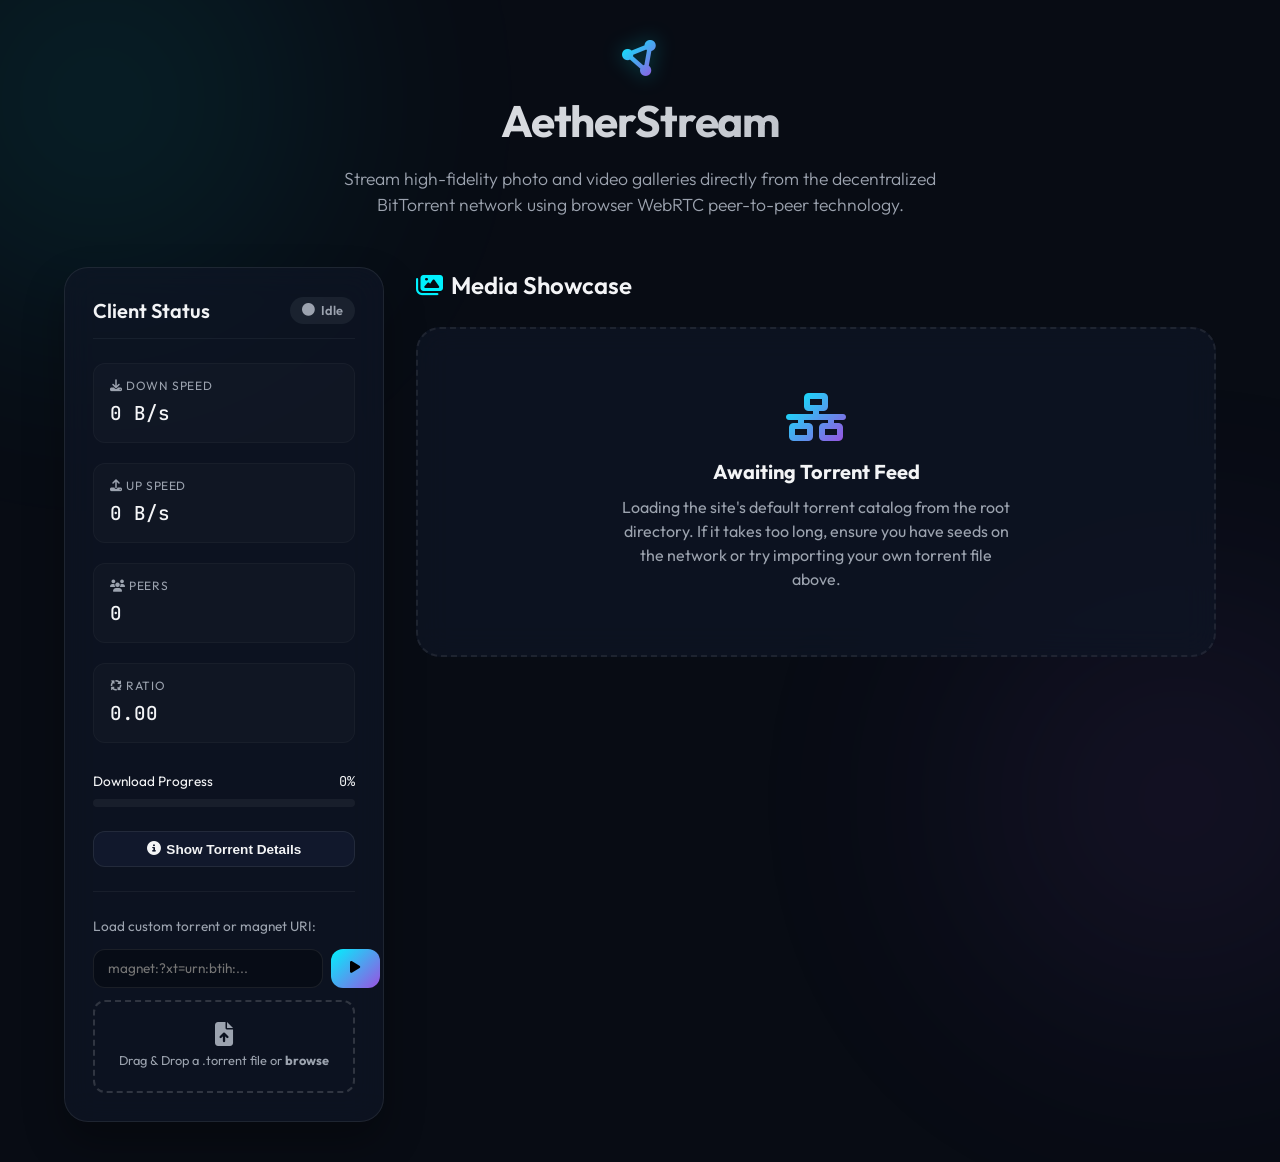
==== index.html @ 77e434e0 "Antigravity builds a WebTorrent gallery" ====
<!DOCTYPE html>
<html lang="en">
<head>
  <meta charset="UTF-8">
  <meta name="viewport" content="width=device-width, initial-scale=1.0">
  <title>AetherStream - P2P Media Gallery</title>
  
  <!-- SEO Meta Tags -->
  <meta name="description" content="A decentralized, high-performance photo and video gallery powered by WebTorrent and WebRTC. Stream media directly from the BitTorrent P2P network.">
  <meta name="keywords" content="WebTorrent, BitTorrent, P2P, WebRTC, Gallery, Photo, Video, Streaming, Serverless">
  
  <!-- Fonts and Icons -->
  <link rel="preconnect" href="https://fonts.googleapis.com">
  <link rel="preconnect" href="https://fonts.gstatic.com" crossorigin>
  <link href="https://fonts.googleapis.com/css2?family=Outfit:wght@300;400;500;600;700&family=JetBrains+Mono:wght@400;500&display=swap" rel="stylesheet">
  <link rel="stylesheet" href="https://cdnjs.cloudflare.com/ajax/libs/font-awesome/6.4.0/css/all.min.css">

  <style>
    :root {
      --bg-primary: #080c14;
      --bg-secondary: rgba(15, 22, 38, 0.7);
      --bg-tertiary: rgba(22, 32, 56, 0.5);
      --border-color: rgba(255, 255, 255, 0.08);
      --accent-cyan: #00f2fe;
      --accent-purple: #9b51e0;
      --accent-pink: #ff007f;
      --text-main: #f3f4f6;
      --text-muted: #9ca3af;
      --glass-blur: blur(16px);
      --transition-fast: 0.2s cubic-bezier(0.4, 0, 0.2, 1);
      --transition-normal: 0.3s cubic-bezier(0.4, 0, 0.2, 1);
    }

    * {
      box-sizing: border-box;
      margin: 0;
      padding: 0;
    }

    body {
      background-color: var(--bg-primary);
      color: var(--text-main);
      font-family: 'Outfit', sans-serif;
      min-height: 100vh;
      overflow-x: hidden;
      line-height: 1.5;
    }

    /* Background glow decorations */
    .glow-bg {
      position: fixed;
      width: 600px;
      height: 600px;
      border-radius: 50%;
      pointer-events: none;
      z-index: -1;
      filter: blur(130px);
      opacity: 0.15;
    }

    .glow-cyan {
      background: radial-gradient(circle, var(--accent-cyan) 0%, transparent 70%);
      top: -200px;
      left: -200px;
    }

    .glow-purple {
      background: radial-gradient(circle, var(--accent-purple) 0%, transparent 70%);
      bottom: -200px;
      right: -200px;
    }

    /* Container & Header */
    .container {
      max-width: 1200px;
      margin: 0 auto;
      padding: 2.5rem 1.5rem;
    }

    header {
      text-align: center;
      margin-bottom: 3rem;
      position: relative;
    }

    .logo-container {
      display: inline-flex;
      align-items: center;
      gap: 0.75rem;
      margin-bottom: 0.75rem;
    }

    .logo-icon {
      font-size: 2.25rem;
      background: linear-gradient(135deg, var(--accent-cyan), var(--accent-purple));
      -webkit-background-clip: text;
      -webkit-text-fill-color: transparent;
      filter: drop-shadow(0 0 10px rgba(0, 242, 254, 0.3));
      animation: spin 8s linear infinite;
    }

    @keyframes spin {
      100% { transform: rotate(360deg); }
    }

    h1 {
      font-size: 2.75rem;
      font-weight: 700;
      letter-spacing: -0.03em;
      background: linear-gradient(to right, #ffffff, #9ca3af);
      -webkit-background-clip: text;
      -webkit-text-fill-color: transparent;
    }

    header p {
      font-size: 1.1rem;
      color: var(--text-muted);
      max-width: 600px;
      margin: 0.75rem auto 0 auto;
      font-weight: 300;
    }

    /* Grid & Cards Layout */
    .grid-container {
      display: grid;
      grid-template-columns: 1fr;
      gap: 2rem;
    }

    @media (min-width: 900px) {
      .grid-container {
        grid-template-columns: 320px 1fr;
      }
    }

    /* Dashboard Sidebar */
    .dashboard {
      background: var(--bg-secondary);
      border: 1px solid var(--border-color);
      border-radius: 24px;
      padding: 1.75rem;
      backdrop-filter: var(--glass-blur);
      -webkit-backdrop-filter: var(--glass-blur);
      box-shadow: 0 20px 40px rgba(0, 0, 0, 0.3);
      height: fit-content;
      position: sticky;
      top: 2rem;
    }

    .dashboard-title {
      font-size: 1.25rem;
      font-weight: 600;
      margin-bottom: 1.5rem;
      display: flex;
      align-items: center;
      gap: 0.5rem;
      border-bottom: 1px solid rgba(255, 255, 255, 0.05);
      padding-bottom: 0.75rem;
    }

    .status-badge {
      display: inline-flex;
      align-items: center;
      gap: 0.35rem;
      font-size: 0.8rem;
      font-weight: 600;
      padding: 0.25rem 0.75rem;
      border-radius: 9999px;
      margin-left: auto;
    }

    .status-idle {
      background: rgba(156, 163, 175, 0.1);
      color: var(--text-muted);
    }

    .status-connecting {
      background: rgba(254, 240, 138, 0.1);
      color: #facc15;
      animation: pulse 1.5s infinite;
    }

    .status-active {
      background: rgba(34, 211, 238, 0.1);
      color: var(--accent-cyan);
    }

    .status-done {
      background: rgba(74, 222, 128, 0.1);
      color: #4ade80;
    }

    @keyframes pulse {
      0%, 100% { opacity: 1; }
      50% { opacity: 0.5; }
    }

    /* Stats Grid */
    .stats-grid {
      display: grid;
      grid-template-columns: 1fr;
      gap: 1.25rem;
      margin-bottom: 1.75rem;
    }

    .stat-card {
      background: rgba(255, 255, 255, 0.02);
      border: 1px solid rgba(255, 255, 255, 0.03);
      padding: 0.85rem 1rem;
      border-radius: 12px;
    }

    .stat-label {
      font-size: 0.75rem;
      text-transform: uppercase;
      letter-spacing: 0.05em;
      color: var(--text-muted);
      margin-bottom: 0.25rem;
    }

    .stat-value {
      font-family: 'JetBrains Mono', monospace;
      font-size: 1.2rem;
      font-weight: 500;
    }

    /* Progress bar */
    .progress-section {
      margin-bottom: 1.5rem;
    }

    .progress-text {
      display: flex;
      justify-content: space-between;
      font-size: 0.85rem;
      margin-bottom: 0.5rem;
    }

    .progress-bar-container {
      width: 100%;
      height: 8px;
      background: rgba(255, 255, 255, 0.05);
      border-radius: 999px;
      overflow: hidden;
    }

    .progress-bar {
      height: 100%;
      width: 0%;
      background: linear-gradient(90deg, var(--accent-cyan) 0%, var(--accent-purple) 100%);
      border-radius: 999px;
      transition: width var(--transition-normal);
      position: relative;
    }

    /* Custom Torrent Loader */
    .torrent-loader {
      border-top: 1px solid rgba(255, 255, 255, 0.05);
      padding-top: 1.5rem;
      margin-top: 1.5rem;
    }

    .torrent-loader p {
      font-size: 0.85rem;
      color: var(--text-muted);
      margin-bottom: 0.75rem;
    }

    .input-group {
      display: flex;
      gap: 0.5rem;
      margin-bottom: 0.75rem;
    }

    .input-field {
      flex: 1;
      background: rgba(0, 0, 0, 0.3);
      border: 1px solid var(--border-color);
      border-radius: 12px;
      padding: 0.6rem 0.85rem;
      color: var(--text-main);
      font-family: inherit;
      font-size: 0.85rem;
      outline: none;
      transition: border-color var(--transition-fast);
    }

    .input-field:focus {
      border-color: var(--accent-cyan);
    }

    .btn {
      background: linear-gradient(135deg, var(--accent-cyan) 0%, var(--accent-purple) 100%);
      color: #000;
      border: none;
      border-radius: 12px;
      padding: 0.6rem 1.2rem;
      font-weight: 600;
      cursor: pointer;
      font-size: 0.85rem;
      transition: transform var(--transition-fast), filter var(--transition-fast);
      display: inline-flex;
      align-items: center;
      justify-content: center;
      gap: 0.35rem;
    }

    .btn:hover {
      transform: translateY(-1px);
      filter: brightness(1.1);
    }

    .btn:active {
      transform: translateY(1px);
    }

    .btn-secondary {
      background: var(--bg-tertiary);
      border: 1px solid var(--border-color);
      color: var(--text-main);
    }

    .btn-secondary:hover {
      background: rgba(255, 255, 255, 0.05);
      border-color: rgba(255, 255, 255, 0.15);
    }

    /* Drag & Drop zone */
    .drop-zone {
      border: 2px dashed rgba(255, 255, 255, 0.15);
      border-radius: 12px;
      padding: 1.25rem;
      text-align: center;
      cursor: pointer;
      transition: border-color var(--transition-fast), background var(--transition-fast);
    }

    .drop-zone:hover, .drop-zone.dragover {
      border-color: var(--accent-cyan);
      background: rgba(0, 242, 254, 0.03);
    }

    .drop-zone i {
      font-size: 1.5rem;
      margin-bottom: 0.35rem;
      color: var(--text-muted);
    }

    /* Gallery Grid */
    .gallery-section {
      display: flex;
      flex-direction: column;
      gap: 1.5rem;
    }

    .gallery-header {
      display: flex;
      justify-content: space-between;
      align-items: center;
    }

    .gallery-title {
      font-size: 1.5rem;
      font-weight: 600;
      display: flex;
      align-items: center;
      gap: 0.5rem;
    }

    .gallery-grid {
      display: grid;
      grid-template-columns: repeat(auto-fill, minmax(260px, 1fr));
      gap: 1.5rem;
    }

    /* Media Cards */
    .media-card {
      background: var(--bg-secondary);
      border: 1px solid var(--border-color);
      border-radius: 20px;
      overflow: hidden;
      backdrop-filter: var(--glass-blur);
      -webkit-backdrop-filter: var(--glass-blur);
      transition: transform var(--transition-normal), border-color var(--transition-normal), box-shadow var(--transition-normal);
      display: flex;
      flex-direction: column;
      position: relative;
    }

    .media-card:hover {
      transform: translateY(-5px);
      border-color: rgba(0, 242, 254, 0.2);
      box-shadow: 0 15px 30px rgba(0, 0, 0, 0.4);
    }

    .media-preview-container {
      width: 100%;
      aspect-ratio: 16/9;
      background: rgba(0, 0, 0, 0.2);
      position: relative;
      overflow: hidden;
      display: flex;
      align-items: center;
      justify-content: center;
      border-bottom: 1px solid rgba(255, 255, 255, 0.03);
    }

    .media-preview {
      width: 100%;
      height: 100%;
      object-fit: cover;
      opacity: 0;
      transition: opacity var(--transition-normal);
    }

    .media-preview.loaded {
      opacity: 1;
    }

    /* Skeleton Loader */
    .skeleton {
      position: absolute;
      top: 0;
      left: 0;
      right: 0;
      bottom: 0;
      background: linear-gradient(90deg, rgba(255,255,255,0.03) 25%, rgba(255,255,255,0.08) 50%, rgba(255,255,255,0.03) 75%);
      background-size: 200% 100%;
      animation: loading 1.5s infinite;
      display: flex;
      flex-direction: column;
      align-items: center;
      justify-content: center;
      gap: 0.75rem;
      padding: 1rem;
    }

    @keyframes loading {
      0% { background-position: 200% 0; }
      100% { background-position: -200% 0; }
    }

    .skeleton-spinner {
      width: 2.5rem;
      height: 2.5rem;
      border: 3px solid rgba(255, 255, 255, 0.05);
      border-top-color: var(--accent-cyan);
      border-radius: 50%;
      animation: spin 1s linear infinite;
    }

    .skeleton-progress {
      font-size: 0.8rem;
      font-weight: 500;
      font-family: 'JetBrains Mono', monospace;
      color: var(--text-muted);
    }

    /* Card Details */
    .media-info {
      padding: 1.25rem;
      display: flex;
      flex-direction: column;
      flex-grow: 1;
    }

    .media-name {
      font-size: 1rem;
      font-weight: 500;
      margin-bottom: 0.35rem;
      white-space: nowrap;
      overflow: hidden;
      text-overflow: ellipsis;
    }

    .media-meta {
      display: flex;
      align-items: center;
      justify-content: space-between;
      font-size: 0.8rem;
      color: var(--text-muted);
      margin-top: auto;
    }

    .media-size {
      font-family: 'JetBrains Mono', monospace;
    }

    .media-badge {
      display: inline-flex;
      align-items: center;
      gap: 0.25rem;
      font-weight: 600;
      text-transform: uppercase;
      font-size: 0.65rem;
      background: rgba(255, 255, 255, 0.05);
      padding: 0.2rem 0.5rem;
      border-radius: 4px;
    }

    .badge-image {
      color: var(--accent-cyan);
      border: 1px solid rgba(0, 242, 254, 0.2);
    }

    .badge-video {
      color: var(--accent-pink);
      border: 1px solid rgba(255, 0, 127, 0.2);
    }

    /* Action Overlay on Card Preview */
    .media-overlay {
      position: absolute;
      top: 0;
      left: 0;
      width: 100%;
      height: 100%;
      background: rgba(8, 12, 20, 0.6);
      backdrop-filter: blur(4px);
      opacity: 0;
      transition: opacity var(--transition-fast);
      display: flex;
      align-items: center;
      justify-content: center;
      gap: 0.75rem;
      z-index: 2;
    }

    .media-preview-container:hover .media-overlay {
      opacity: 1;
    }

    .icon-btn {
      width: 44px;
      height: 44px;
      border-radius: 50%;
      background: rgba(255, 255, 255, 0.1);
      border: 1px solid rgba(255, 255, 255, 0.2);
      color: white;
      font-size: 1.1rem;
      display: flex;
      align-items: center;
      justify-content: center;
      cursor: pointer;
      transition: background var(--transition-fast), transform var(--transition-fast), border-color var(--transition-fast);
    }

    .icon-btn:hover {
      background: var(--accent-cyan);
      border-color: var(--accent-cyan);
      color: #000;
      transform: scale(1.1);
    }

    /* Lightbox Modal */
    .lightbox {
      position: fixed;
      top: 0;
      left: 0;
      width: 100%;
      height: 100%;
      background: rgba(5, 7, 12, 0.95);
      backdrop-filter: blur(20px);
      z-index: 1000;
      opacity: 0;
      pointer-events: none;
      transition: opacity var(--transition-normal);
      display: flex;
      flex-direction: column;
      align-items: center;
      justify-content: center;
      padding: 2rem;
    }

    .lightbox.active {
      opacity: 1;
      pointer-events: auto;
    }

    .lightbox-close {
      position: absolute;
      top: 1.5rem;
      right: 1.5rem;
      font-size: 1.5rem;
      background: rgba(255, 255, 255, 0.05);
      border: 1px solid var(--border-color);
      color: var(--text-main);
      width: 48px;
      height: 48px;
      border-radius: 50%;
      display: flex;
      align-items: center;
      justify-content: center;
      cursor: pointer;
      transition: background var(--transition-fast), transform var(--transition-fast);
      z-index: 1001;
    }

    .lightbox-close:hover {
      background: rgba(255, 255, 255, 0.15);
      transform: scale(1.05);
    }

    .lightbox-content {
      max-width: 90%;
      max-height: 80vh;
      display: flex;
      align-items: center;
      justify-content: center;
      position: relative;
    }

    .lightbox-media {
      max-width: 100%;
      max-height: 80vh;
      border-radius: 12px;
      box-shadow: 0 30px 60px rgba(0, 0, 0, 0.6);
      display: none;
    }

    .lightbox-media.active {
      display: block;
    }

    .lightbox-title {
      margin-top: 1.5rem;
      font-size: 1.25rem;
      font-weight: 500;
      color: white;
      text-align: center;
    }

    /* Video player specific styles */
    video.lightbox-media {
      width: 100%;
      aspect-ratio: 16/9;
      background: black;
      outline: none;
    }

    /* Torrent Details Panel */
    .torrent-details {
      background: var(--bg-tertiary);
      border: 1px solid var(--border-color);
      border-radius: 16px;
      padding: 1.25rem;
      margin-top: 1.5rem;
      font-size: 0.85rem;
      display: none;
    }

    .torrent-details.active {
      display: block;
    }

    .detail-row {
      display: flex;
      justify-content: space-between;
      padding: 0.35rem 0;
      border-bottom: 1px solid rgba(255, 255, 255, 0.03);
    }

    .detail-row:last-child {
      border-bottom: none;
    }

    .detail-value {
      font-family: 'JetBrains Mono', monospace;
      max-width: 180px;
      overflow: hidden;
      text-overflow: ellipsis;
      white-space: nowrap;
      text-align: right;
    }

    /* Empty state */
    .empty-state {
      grid-column: 1 / -1;
      text-align: center;
      padding: 4rem 2rem;
      border: 2px dashed var(--border-color);
      border-radius: 24px;
      background: var(--bg-secondary);
      backdrop-filter: var(--glass-blur);
    }

    .empty-state i {
      font-size: 3rem;
      margin-bottom: 1rem;
      background: linear-gradient(135deg, var(--accent-cyan), var(--accent-purple));
      -webkit-background-clip: text;
      -webkit-text-fill-color: transparent;
    }

    .empty-state h3 {
      font-size: 1.25rem;
      margin-bottom: 0.5rem;
    }

    .empty-state p {
      color: var(--text-muted);
      max-width: 400px;
      margin: 0 auto;
    }

    .file-input {
      display: none;
    }

    .copy-btn {
      background: none;
      border: none;
      color: var(--accent-cyan);
      cursor: pointer;
      font-size: 0.9rem;
      margin-left: 0.35rem;
    }

    .copy-btn:hover {
      text-decoration: underline;
    }
  </style>
</head>
<body>

  <!-- Background decorative glows -->
  <div class="glow-bg glow-cyan"></div>
  <div class="glow-bg glow-purple"></div>

  <div class="container">
    <header>
      <div class="logo-container">
        <i class="fa-solid fa-circle-nodes logo-icon"></i>
      </div>
      <h1>AetherStream</h1>
      <p>Stream high-fidelity photo and video galleries directly from the decentralized BitTorrent network using browser WebRTC peer-to-peer technology.</p>
    </header>

    <div class="grid-container">
      
      <!-- Sidebar Control Panel -->
      <aside class="dashboard">
        <div class="dashboard-title">
          <span>Client Status</span>
          <span id="status-badge" class="status-badge status-idle">
            <i class="fa-solid fa-circle"></i> <span id="status-text">Idle</span>
          </span>
        </div>

        <div class="stats-grid">
          <div class="stat-card">
            <div class="stat-label"><i class="fa-solid fa-download"></i> Down Speed</div>
            <div class="stat-value" id="down-speed">0 B/s</div>
          </div>
          <div class="stat-card">
            <div class="stat-label"><i class="fa-solid fa-upload"></i> Up Speed</div>
            <div class="stat-value" id="up-speed">0 B/s</div>
          </div>
          <div class="stat-card">
            <div class="stat-label"><i class="fa-solid fa-users"></i> Peers</div>
            <div class="stat-value" id="peer-count">0</div>
          </div>
          <div class="stat-card">
            <div class="stat-label"><i class="fa-solid fa-arrows-spin"></i> Ratio</div>
            <div class="stat-value" id="share-ratio">0.00</div>
          </div>
        </div>

        <div class="progress-section">
          <div class="progress-text">
            <span>Download Progress</span>
            <span id="progress-pct" style="font-family: 'JetBrains Mono', monospace;">0%</span>
          </div>
          <div class="progress-bar-container">
            <div class="progress-bar" id="progress-bar"></div>
          </div>
        </div>

        <button id="toggle-details" class="btn btn-secondary" style="width: 100%;" disabled>
          <i class="fa-solid fa-circle-info"></i> Show Torrent Details
        </button>

        <div class="torrent-details" id="details-panel">
          <div class="detail-row">
            <span>Name</span>
            <span class="detail-value" id="torrent-name">-</span>
          </div>
          <div class="detail-row">
            <span>Info Hash</span>
            <span class="detail-value">
              <span id="torrent-hash">-</span>
              <button class="copy-btn" id="copy-hash-btn" title="Copy Info Hash" style="display:none;"><i class="fa-regular fa-copy"></i></button>
            </span>
          </div>
          <div class="detail-row">
            <span>Total Size</span>
            <span class="detail-value" id="torrent-size">-</span>
          </div>
          <div class="detail-row">
            <span>Remaining Time</span>
            <span class="detail-value" id="time-remaining">-</span>
          </div>
        </div>

        <div class="torrent-loader">
          <p>Load custom torrent or magnet URI:</p>
          <div class="input-group">
            <input type="text" id="torrent-input" class="input-field" placeholder="magnet:?xt=urn:btih:..." aria-label="Magnet URI">
            <button id="load-btn" class="btn"><i class="fa-solid fa-play"></i></button>
          </div>

          <div class="drop-zone" id="drop-zone">
            <i class="fa-solid fa-file-arrow-up"></i>
            <p style="font-size: 0.8rem; margin: 0;">Drag & Drop a .torrent file or <strong>browse</strong></p>
            <input type="file" id="file-input" class="file-input" accept=".torrent">
          </div>
        </div>
      </aside>

      <!-- Gallery Showcase -->
      <main class="gallery-section">
        <div class="gallery-header">
          <h2 class="gallery-title">
            <i class="fa-solid fa-images" style="color: var(--accent-cyan);"></i> Media Showcase
          </h2>
        </div>

        <div class="gallery-grid" id="gallery-grid">
          <!-- Empty State before torrent loads -->
          <div class="empty-state" id="empty-state">
            <i class="fa-solid fa-network-wired"></i>
            <h3>Awaiting Torrent Feed</h3>
            <p>Loading the site's default torrent catalog from the root directory. If it takes too long, ensure you have seeds on the network or try importing your own torrent file above.</p>
          </div>
        </div>
      </main>

    </div>
  </div>

  <!-- Lightbox Modal -->
  <div class="lightbox" id="lightbox">
    <button class="lightbox-close" id="lightbox-close" aria-label="Close Lightbox"><i class="fa-solid fa-xmark"></i></button>
    <div class="lightbox-content">
      <img class="lightbox-media" id="lightbox-img" src="" alt="Lightbox image">
      <video class="lightbox-media" id="lightbox-video" controls autoplay></video>
    </div>
    <div class="lightbox-title" id="lightbox-title">File Name</div>
  </div>

  <!-- WebTorrent Library -->
  <script src="https://cdn.jsdelivr.net/npm/webtorrent@1/webtorrent.min.js"></script>

  <script>
    // Initialize WebTorrent client
    const client = new WebTorrent();

    // DOM Elements
    const statusBadge = document.getElementById('status-badge');
    const statusText = document.getElementById('status-text');
    const downSpeed = document.getElementById('down-speed');
    const upSpeed = document.getElementById('up-speed');
    const peerCount = document.getElementById('peer-count');
    const shareRatio = document.getElementById('share-ratio');
    const progressPct = document.getElementById('progress-pct');
    const progressBar = document.getElementById('progress-bar');
    
    const toggleDetails = document.getElementById('toggle-details');
    const detailsPanel = document.getElementById('details-panel');
    const torrentNameVal = document.getElementById('torrent-name');
    const torrentHashVal = document.getElementById('torrent-hash');
    const torrentSizeVal = document.getElementById('torrent-size');
    const timeRemainingVal = document.getElementById('time-remaining');
    const copyHashBtn = document.getElementById('copy-hash-btn');

    const torrentInput = document.getElementById('torrent-input');
    const loadBtn = document.getElementById('load-btn');
    const dropZone = document.getElementById('drop-zone');
    const fileInput = document.getElementById('file-input');

    const galleryGrid = document.getElementById('gallery-grid');
    const emptyState = document.getElementById('empty-state');

    const lightbox = document.getElementById('lightbox');
    const lightboxImg = document.getElementById('lightbox-img');
    const lightboxVideo = document.getElementById('lightbox-video');
    const lightboxTitle = document.getElementById('lightbox-title');
    const lightboxClose = document.getElementById('lightbox-close');

    let activeTorrent = null;
    let updateInterval = null;

    // Helper: Format byte count to human readable
    function formatBytes(bytes, decimals = 2) {
      if (bytes === 0) return '0 Bytes';
      const k = 1024;
      const dm = decimals < 0 ? 0 : decimals;
      const sizes = ['Bytes', 'KB', 'MB', 'GB', 'TB'];
      const i = Math.floor(Math.log(bytes) / Math.log(k));
      return parseFloat((bytes / Math.pow(k, i)).toFixed(dm)) + ' ' + sizes[i];
    }

    // Helper: Format remaining time
    function formatRemaining(ms) {
      if (ms === Infinity || isNaN(ms)) return 'Remaining time unknown';
      const seconds = Math.floor((ms / 1000) % 60);
      const minutes = Math.floor((ms / (1000 * 60)) % 60);
      const hours = Math.floor((ms / (1000 * 60 * 60)) % 24);
      
      const parts = [];
      if (hours > 0) parts.push(`${hours}h`);
      if (minutes > 0) parts.push(`${minutes}m`);
      if (seconds > 0 || parts.length === 0) parts.push(`${seconds}s`);
      
      return parts.join(' ');
    }

    // Set client status styling
    function setStatus(status) {
      statusBadge.className = 'status-badge';
      if (status === 'idle') {
        statusBadge.classList.add('status-idle');
        statusText.textContent = 'Idle';
      } else if (status === 'connecting') {
        statusBadge.classList.add('status-connecting');
        statusText.textContent = 'Connecting';
      } else if (status === 'downloading') {
        statusBadge.classList.add('status-active');
        statusText.textContent = 'Downloading';
      } else if (status === 'done') {
        statusBadge.classList.add('status-done');
        statusText.textContent = 'Completed';
      }
    }

    // Open media in lightbox
    function openLightbox(file, type, blobUrl) {
      lightboxTitle.textContent = file.name;
      lightbox.classList.add('active');

      if (type === 'image') {
        lightboxImg.src = blobUrl;
        lightboxImg.classList.add('active');
        lightboxVideo.classList.remove('active');
        lightboxVideo.pause();
      } else if (type === 'video') {
        lightboxVideo.src = blobUrl;
        lightboxVideo.classList.add('active');
        lightboxImg.classList.remove('active');
        lightboxVideo.load();
        lightboxVideo.play();
      }
    }

    // Close lightbox
    function closeLightbox() {
      lightbox.classList.remove('active');
      lightboxImg.src = '';
      lightboxVideo.src = '';
      lightboxVideo.pause();
    }

    lightboxClose.addEventListener('click', closeLightbox);
    lightbox.addEventListener('click', (e) => {
      if (e.target === lightbox || e.target === lightbox.querySelector('.lightbox-content')) {
        closeLightbox();
      }
    });

    // Populate gallery layout
    function setupGalleryGrid(files) {
      galleryGrid.innerHTML = '';
      
      // Filter image and video files
      const mediaFiles = files.filter(f => {
        const ext = f.name.split('.').pop().toLowerCase();
        return ['png', 'jpg', 'jpeg', 'webp', 'gif', 'svg', 'mp4', 'webm', 'ogg'].includes(ext);
      });

      if (mediaFiles.length === 0) {
        galleryGrid.innerHTML = `
          <div class="empty-state">
            <i class="fa-solid fa-triangle-exclamation"></i>
            <h3>No Media Found</h3>
            <p>This torrent doesn't seem to contain any supported image or video formats.</p>
          </div>
        `;
        return;
      }

      mediaFiles.forEach(file => {
        const ext = file.name.split('.').pop().toLowerCase();
        const isVideo = ['mp4', 'webm', 'ogg'].includes(ext);
        const fileType = isVideo ? 'video' : 'image';
        const badgeClass = isVideo ? 'badge-video' : 'badge-image';
        const badgeIcon = isVideo ? 'fa-video' : 'fa-image';

        // Card Container
        const card = document.createElement('div');
        card.className = 'media-card';
        card.id = `card-${file.name.replace(/[^a-zA-Z0-9]/g, '_')}`;

        // Preview Element
        card.innerHTML = `
          <div class="media-preview-container">
            <div class="skeleton" id="skeleton-${card.id}">
              <div class="skeleton-spinner"></div>
              <div class="skeleton-progress" id="progress-${card.id}">0%</div>
            </div>
            <div class="media-overlay" id="overlay-${card.id}" style="display:none;">
              <button class="icon-btn play-btn" id="play-${card.id}" title="View Media">
                <i class="fa-solid ${isVideo ? 'fa-play' : 'fa-maximize'}"></i>
              </button>
              <button class="icon-btn download-btn" id="dl-${card.id}" title="Download File">
                <i class="fa-solid fa-download"></i>
              </button>
            </div>
            <div class="media-preview-target" style="width:100%; height:100%;"></div>
          </div>
          <div class="media-info">
            <div class="media-name" title="${file.name}">${file.name}</div>
            <div class="media-meta">
              <span class="media-badge ${badgeClass}"><i class="fa-solid ${badgeIcon}"></i> ${fileType}</span>
              <span class="media-size">${formatBytes(file.length)}</span>
            </div>
          </div>
        `;

        galleryGrid.appendChild(card);

        // Track local download progress for each file
        const updateFileProgress = () => {
          const fileProg = file.progress;
          const progEl = document.getElementById(`progress-${card.id}`);
          if (progEl) {
            progEl.textContent = `${Math.floor(fileProg * 100)}%`;
          }
          if (file.done) {
            clearInterval(fileInterval);
          }
        };
        const fileInterval = setInterval(updateFileProgress, 500);

        // Render file content using WebTorrent once it is loaded
        file.getBlobURL((err, blobUrl) => {
          clearInterval(fileInterval);
          if (err) {
            console.error('Error getting blob URL:', err);
            const skeletonEl = document.getElementById(`skeleton-${card.id}`);
            if (skeletonEl) {
              skeletonEl.innerHTML = `<i class="fa-solid fa-xmark" style="color: var(--accent-pink); font-size: 1.5rem;"></i><p style="font-size:0.75rem;">Load Error</p>`;
            }
            return;
          }

          // Hide skeleton
          const skeleton = document.getElementById(`skeleton-${card.id}`);
          if (skeleton) skeleton.style.display = 'none';

          // Insert preview element
          const target = card.querySelector('.media-preview-target');
          let previewElement;
          if (isVideo) {
            previewElement = document.createElement('video');
            previewElement.className = 'media-preview loaded';
            previewElement.muted = true;
            previewElement.playsInline = true;
            previewElement.src = blobUrl;
            // Hover autoplay video preview
            card.addEventListener('mouseenter', () => {
              previewElement.play().catch(() => {});
            });
            card.addEventListener('mouseleave', () => {
              previewElement.pause();
              previewElement.currentTime = 0;
            });
          } else {
            previewElement = document.createElement('img');
            previewElement.className = 'media-preview loaded';
            previewElement.src = blobUrl;
            previewElement.alt = file.name;
          }
          target.appendChild(previewElement);

          // Show action overlay
          const overlay = document.getElementById(`overlay-${card.id}`);
          if (overlay) overlay.style.display = 'flex';

          // Bind Actions
          document.getElementById(`play-${card.id}`).addEventListener('click', () => {
            openLightbox(file, fileType, blobUrl);
          });

          document.getElementById(`dl-${card.id}`).addEventListener('click', () => {
            const a = document.createElement('a');
            a.href = blobUrl;
            a.download = file.name;
            document.body.appendChild(a);
            a.click();
            document.body.removeChild(a);
          });
        });
      });
    }

    // Global WebTorrent Error Handler
    client.on('error', (err) => {
      console.error('WebTorrent Global Error:', err);
      showTorrentLoadError(`WebTorrent error: ${err.message || err}`);
    });

    // Helper to display error in UI
    function showTorrentLoadError(message) {
      setStatus('idle');
      galleryGrid.innerHTML = `
        <div class="empty-state">
          <i class="fa-solid fa-triangle-exclamation" style="color: var(--accent-pink);"></i>
          <h3>Torrent Load Failed</h3>
          <p>${message}</p>
        </div>
      `;
    }

    // Load torrent helper
    function loadTorrent(torrentId) {
      // Clean up previous torrent if running
      if (activeTorrent) {
        clearInterval(updateInterval);
        try {
          client.remove(activeTorrent.infoHash);
        } catch (e) {
          console.error(e);
        }
      }

      setStatus('connecting');
      galleryGrid.innerHTML = `
        <div class="empty-state">
          <div class="skeleton-spinner" style="margin: 0 auto 1.5rem auto;"></div>
          <h3>Resolving Torrent Swarm</h3>
          <p>Connecting to WebRTC trackers, discovering peers, and loading files. This could take a moment depending on peer availability.</p>
        </div>
      `;

      // Enable details button
      toggleDetails.disabled = false;

      // Check if input is a string (magnet, infohash or URL)
      if (typeof torrentId === 'string') {
        const trimmed = torrentId.trim();
        
        // Determine if it is a magnet URI or Info Hash
        const isMagnet = trimmed.startsWith('magnet:?');
        const isInfoHash = /^[0-9a-fA-F]{40}$/.test(trimmed) || /^[2-7a-zA-Z]{32}$/.test(trimmed);

        if (isMagnet || isInfoHash) {
          addTorrentToClient(trimmed);
        } else {
          // Assume it is a URL (relative or absolute)
          const absoluteUrl = new URL(trimmed, window.location.href).href;
          
          fetch(absoluteUrl)
            .then(res => {
              if (!res.ok) {
                throw new Error(`HTTP error ${res.status}: ${res.statusText}`);
              }
              return res.blob();
            })
            .then(blob => {
              addTorrentToClient(blob);
            })
            .catch(err => {
              showTorrentLoadError(`Failed to download torrent file from URL.<br><br><strong>URL:</strong> <code>${absoluteUrl}</code><br><strong>Error:</strong> ${err.message}<br><br>Please verify that the file exists and the build script has run (try <code>make build-gallery</code> locally).`);
            });
        }
      } else {
        // File or Blob from Drag & Drop or Input
        addTorrentToClient(torrentId);
      }
    }

    // Internal function to add the parsed source to WebTorrent
    function addTorrentToClient(source) {
      client.add(source, (torrent) => {
        activeTorrent = torrent;
        setStatus('downloading');
        
        // Populate stats & Details
        torrentNameVal.textContent = torrent.name;
        torrentHashVal.textContent = torrent.infoHash;
        torrentSizeVal.textContent = formatBytes(torrent.length);
        copyHashBtn.style.display = 'inline-block';
        copyHashBtn.onclick = () => {
          navigator.clipboard.writeText(torrent.infoHash);
          copyHashBtn.innerHTML = '<i class="fa-solid fa-check"></i>';
          setTimeout(() => {
            copyHashBtn.innerHTML = '<i class="fa-regular fa-copy"></i>';
          }, 1500);
        };

        // Render file grid
        setupGalleryGrid(torrent.files);

        // Stats update interval
        updateInterval = setInterval(() => {
          // Speed formatting
          downSpeed.textContent = formatBytes(torrent.downloadSpeed) + '/s';
          upSpeed.textContent = formatBytes(torrent.uploadSpeed) + '/s';
          
          // General info
          peerCount.textContent = torrent.numPeers;
          shareRatio.textContent = torrent.ratio.toFixed(2);
          
          // Progress Percentage
          const progress = torrent.progress;
          progressPct.textContent = `${Math.floor(progress * 100)}%`;
          progressBar.style.width = `${progress * 100}%`;
          
          // Remaining Time
          if (torrent.done) {
            setStatus('done');
            timeRemainingVal.textContent = 'Completed';
          } else {
            setStatus('downloading');
            timeRemainingVal.textContent = formatRemaining(torrent.timeRemaining);
          }
        }, 1000);
      });
    }

    // Toggle Details Panel
    toggleDetails.addEventListener('click', () => {
      detailsPanel.classList.toggle('active');
      toggleDetails.innerHTML = detailsPanel.classList.contains('active') 
        ? '<i class="fa-solid fa-circle-chevron-up"></i> Hide Torrent Details' 
        : '<i class="fa-solid fa-circle-info"></i> Show Torrent Details';
    });

    // Custom Load Button Click
    loadBtn.addEventListener('click', () => {
      const val = torrentInput.value.trim();
      if (val) {
        loadTorrent(val);
      }
    });

    torrentInput.addEventListener('keypress', (e) => {
      if (e.key === 'Enter') {
        const val = torrentInput.value.trim();
        if (val) loadTorrent(val);
      }
    });

    // File Drop Zone handler
    dropZone.addEventListener('click', () => fileInput.click());
    
    fileInput.addEventListener('change', () => {
      if (fileInput.files.length > 0) {
        loadTorrent(fileInput.files[0]);
      }
    });

    // Drag & Drop behaviors
    ['dragenter', 'dragover'].forEach(eventName => {
      dropZone.addEventListener(eventName, (e) => {
        e.preventDefault();
        dropZone.classList.add('dragover');
      }, false);
    });

    ['dragleave', 'drop'].forEach(eventName => {
      dropZone.addEventListener(eventName, (e) => {
        e.preventDefault();
        dropZone.classList.remove('dragover');
      }, false);
    });

    dropZone.addEventListener('drop', (e) => {
      const dt = e.dataTransfer;
      const files = dt.files;
      if (files.length > 0) {
        loadTorrent(files[0]);
      }
    });

    // Auto-load site's default torrent on start
    window.addEventListener('DOMContentLoaded', () => {
      // Point directly to the companion torrent hosted on the same server
      loadTorrent('gallery.torrent');
    });

  </script>
</body>
</html>
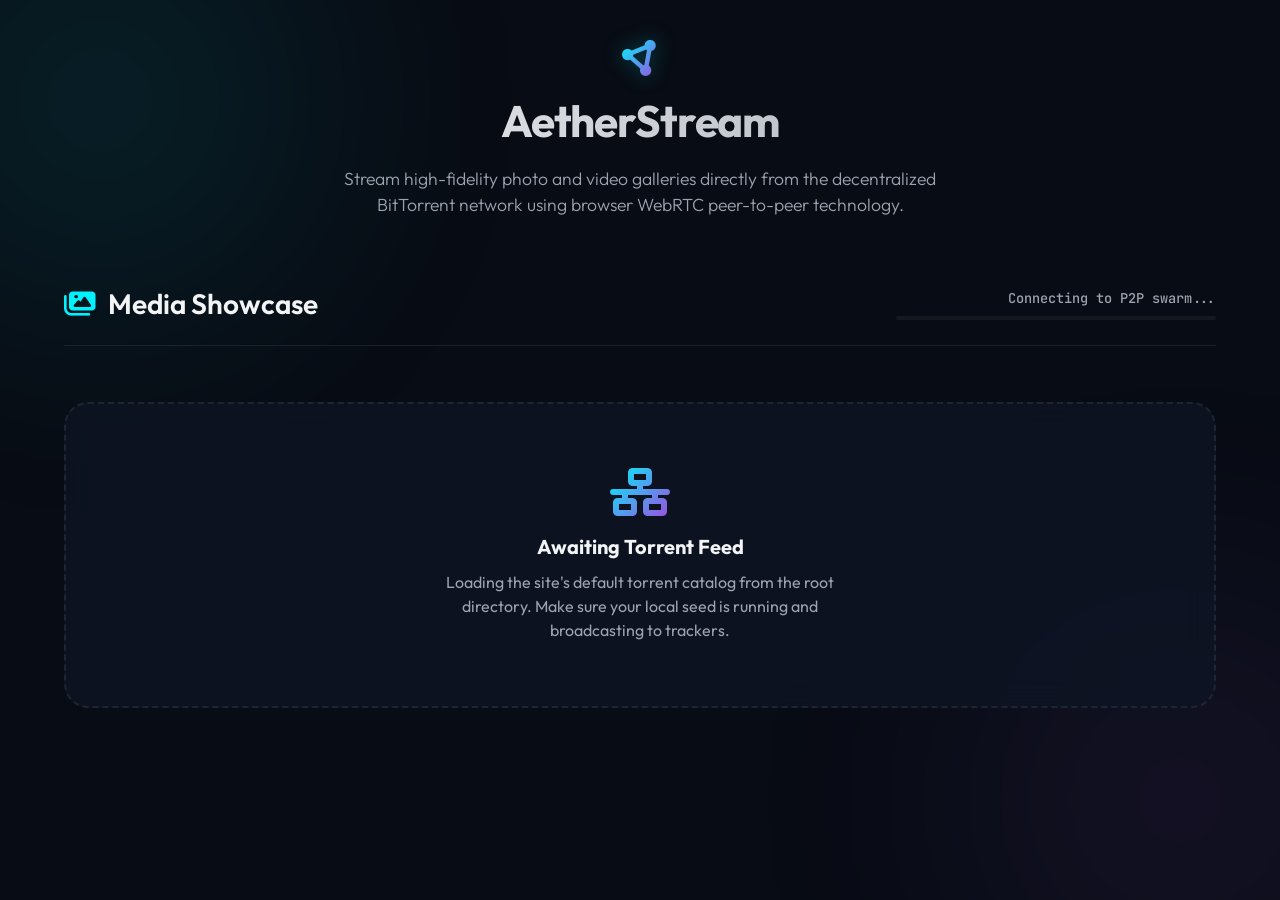
==== commit 97dbd1d9: "gallery: don't allow torrent input" ====
--- a/index.html
+++ b/index.html
@@ -79,7 +79,7 @@
 
     header {
       text-align: center;
-      margin-bottom: 3rem;
+      margin-bottom: 4rem;
       position: relative;
     }
 
@@ -120,257 +120,87 @@
       font-weight: 300;
     }
 
-    /* Grid & Cards Layout */
-    .grid-container {
-      display: grid;
-      grid-template-columns: 1fr;
-      gap: 2rem;
-    }
-
-    @media (min-width: 900px) {
-      .grid-container {
-        grid-template-columns: 320px 1fr;
+    /* Main Section Layout */
+    .gallery-section {
+      display: flex;
+      flex-direction: column;
+      gap: 1.5rem;
+    }
+
+    .gallery-header {
+      display: flex;
+      flex-direction: column;
+      gap: 1rem;
+      margin-bottom: 2rem;
+      padding-bottom: 1.25rem;
+      border-bottom: 1px solid var(--border-color);
+      position: relative;
+    }
+
+    @media (min-width: 768px) {
+      .gallery-header {
+        flex-direction: row;
+        align-items: center;
+        justify-content: space-between;
       }
     }
 
-    /* Dashboard Sidebar */
-    .dashboard {
-      background: var(--bg-secondary);
-      border: 1px solid var(--border-color);
-      border-radius: 24px;
-      padding: 1.75rem;
-      backdrop-filter: var(--glass-blur);
-      -webkit-backdrop-filter: var(--glass-blur);
-      box-shadow: 0 20px 40px rgba(0, 0, 0, 0.3);
-      height: fit-content;
-      position: sticky;
-      top: 2rem;
-    }
-
-    .dashboard-title {
-      font-size: 1.25rem;
+    .gallery-title {
+      font-size: 1.75rem;
       font-weight: 600;
-      margin-bottom: 1.5rem;
-      display: flex;
-      align-items: center;
+      display: flex;
+      align-items: center;
+      gap: 0.75rem;
+    }
+
+    /* Header Progress Indicators */
+    .header-progress-container {
+      display: flex;
+      flex-direction: column;
       gap: 0.5rem;
-      border-bottom: 1px solid rgba(255, 255, 255, 0.05);
-      padding-bottom: 0.75rem;
-    }
-
-    .status-badge {
-      display: inline-flex;
-      align-items: center;
-      gap: 0.35rem;
-      font-size: 0.8rem;
-      font-weight: 600;
-      padding: 0.25rem 0.75rem;
-      border-radius: 9999px;
-      margin-left: auto;
-    }
-
-    .status-idle {
-      background: rgba(156, 163, 175, 0.1);
+      width: 100%;
+      max-width: 320px;
+      transition: opacity 1s cubic-bezier(0.4, 0, 0.2, 1);
+      opacity: 1;
+    }
+
+    .header-progress-text {
+      font-size: 0.85rem;
+      font-weight: 500;
       color: var(--text-muted);
-    }
-
-    .status-connecting {
-      background: rgba(254, 240, 138, 0.1);
-      color: #facc15;
-      animation: pulse 1.5s infinite;
-    }
-
-    .status-active {
-      background: rgba(34, 211, 238, 0.1);
-      color: var(--accent-cyan);
-    }
-
-    .status-done {
-      background: rgba(74, 222, 128, 0.1);
-      color: #4ade80;
-    }
-
-    @keyframes pulse {
-      0%, 100% { opacity: 1; }
-      50% { opacity: 0.5; }
-    }
-
-    /* Stats Grid */
-    .stats-grid {
-      display: grid;
-      grid-template-columns: 1fr;
-      gap: 1.25rem;
-      margin-bottom: 1.75rem;
-    }
-
-    .stat-card {
-      background: rgba(255, 255, 255, 0.02);
-      border: 1px solid rgba(255, 255, 255, 0.03);
-      padding: 0.85rem 1rem;
-      border-radius: 12px;
-    }
-
-    .stat-label {
-      font-size: 0.75rem;
-      text-transform: uppercase;
-      letter-spacing: 0.05em;
-      color: var(--text-muted);
-      margin-bottom: 0.25rem;
-    }
-
-    .stat-value {
       font-family: 'JetBrains Mono', monospace;
-      font-size: 1.2rem;
-      font-weight: 500;
-    }
-
-    /* Progress bar */
-    .progress-section {
-      margin-bottom: 1.5rem;
-    }
-
-    .progress-text {
-      display: flex;
-      justify-content: space-between;
-      font-size: 0.85rem;
-      margin-bottom: 0.5rem;
-    }
-
-    .progress-bar-container {
+      text-align: left;
+    }
+
+    @media (min-width: 768px) {
+      .header-progress-text {
+        text-align: right;
+      }
+    }
+
+    .header-progress-bar-container {
       width: 100%;
-      height: 8px;
+      height: 4px;
       background: rgba(255, 255, 255, 0.05);
       border-radius: 999px;
       overflow: hidden;
-    }
-
-    .progress-bar {
+      position: relative;
+    }
+
+    .header-progress-bar {
       height: 100%;
       width: 0%;
       background: linear-gradient(90deg, var(--accent-cyan) 0%, var(--accent-purple) 100%);
       border-radius: 999px;
-      transition: width var(--transition-normal);
-      position: relative;
-    }
-
-    /* Custom Torrent Loader */
-    .torrent-loader {
-      border-top: 1px solid rgba(255, 255, 255, 0.05);
-      padding-top: 1.5rem;
-      margin-top: 1.5rem;
-    }
-
-    .torrent-loader p {
-      font-size: 0.85rem;
-      color: var(--text-muted);
-      margin-bottom: 0.75rem;
-    }
-
-    .input-group {
-      display: flex;
-      gap: 0.5rem;
-      margin-bottom: 0.75rem;
-    }
-
-    .input-field {
-      flex: 1;
-      background: rgba(0, 0, 0, 0.3);
-      border: 1px solid var(--border-color);
-      border-radius: 12px;
-      padding: 0.6rem 0.85rem;
-      color: var(--text-main);
-      font-family: inherit;
-      font-size: 0.85rem;
-      outline: none;
-      transition: border-color var(--transition-fast);
-    }
-
-    .input-field:focus {
-      border-color: var(--accent-cyan);
-    }
-
-    .btn {
-      background: linear-gradient(135deg, var(--accent-cyan) 0%, var(--accent-purple) 100%);
-      color: #000;
-      border: none;
-      border-radius: 12px;
-      padding: 0.6rem 1.2rem;
-      font-weight: 600;
-      cursor: pointer;
-      font-size: 0.85rem;
-      transition: transform var(--transition-fast), filter var(--transition-fast);
-      display: inline-flex;
-      align-items: center;
-      justify-content: center;
-      gap: 0.35rem;
-    }
-
-    .btn:hover {
-      transform: translateY(-1px);
-      filter: brightness(1.1);
-    }
-
-    .btn:active {
-      transform: translateY(1px);
-    }
-
-    .btn-secondary {
-      background: var(--bg-tertiary);
-      border: 1px solid var(--border-color);
-      color: var(--text-main);
-    }
-
-    .btn-secondary:hover {
-      background: rgba(255, 255, 255, 0.05);
-      border-color: rgba(255, 255, 255, 0.15);
-    }
-
-    /* Drag & Drop zone */
-    .drop-zone {
-      border: 2px dashed rgba(255, 255, 255, 0.15);
-      border-radius: 12px;
-      padding: 1.25rem;
-      text-align: center;
-      cursor: pointer;
-      transition: border-color var(--transition-fast), background var(--transition-fast);
-    }
-
-    .drop-zone:hover, .drop-zone.dragover {
-      border-color: var(--accent-cyan);
-      background: rgba(0, 242, 254, 0.03);
-    }
-
-    .drop-zone i {
-      font-size: 1.5rem;
-      margin-bottom: 0.35rem;
-      color: var(--text-muted);
+      transition: width 0.3s ease;
+      box-shadow: 0 0 8px var(--accent-cyan);
     }
 
     /* Gallery Grid */
-    .gallery-section {
-      display: flex;
-      flex-direction: column;
-      gap: 1.5rem;
-    }
-
-    .gallery-header {
-      display: flex;
-      justify-content: space-between;
-      align-items: center;
-    }
-
-    .gallery-title {
-      font-size: 1.5rem;
-      font-weight: 600;
-      display: flex;
-      align-items: center;
-      gap: 0.5rem;
-    }
-
     .gallery-grid {
       display: grid;
-      grid-template-columns: repeat(auto-fill, minmax(260px, 1fr));
-      gap: 1.5rem;
+      grid-template-columns: repeat(auto-fill, minmax(280px, 1fr));
+      gap: 2rem;
     }
 
     /* Media Cards */
@@ -638,41 +468,6 @@
       outline: none;
     }
 
-    /* Torrent Details Panel */
-    .torrent-details {
-      background: var(--bg-tertiary);
-      border: 1px solid var(--border-color);
-      border-radius: 16px;
-      padding: 1.25rem;
-      margin-top: 1.5rem;
-      font-size: 0.85rem;
-      display: none;
-    }
-
-    .torrent-details.active {
-      display: block;
-    }
-
-    .detail-row {
-      display: flex;
-      justify-content: space-between;
-      padding: 0.35rem 0;
-      border-bottom: 1px solid rgba(255, 255, 255, 0.03);
-    }
-
-    .detail-row:last-child {
-      border-bottom: none;
-    }
-
-    .detail-value {
-      font-family: 'JetBrains Mono', monospace;
-      max-width: 180px;
-      overflow: hidden;
-      text-overflow: ellipsis;
-      white-space: nowrap;
-      text-align: right;
-    }
-
     /* Empty state */
     .empty-state {
       grid-column: 1 / -1;
@@ -702,23 +497,6 @@
       max-width: 400px;
       margin: 0 auto;
     }
-
-    .file-input {
-      display: none;
-    }
-
-    .copy-btn {
-      background: none;
-      border: none;
-      color: var(--accent-cyan);
-      cursor: pointer;
-      font-size: 0.9rem;
-      margin-left: 0.35rem;
-    }
-
-    .copy-btn:hover {
-      text-decoration: underline;
-    }
   </style>
 </head>
 <body>
@@ -736,106 +514,31 @@
       <p>Stream high-fidelity photo and video galleries directly from the decentralized BitTorrent network using browser WebRTC peer-to-peer technology.</p>
     </header>
 
-    <div class="grid-container">
-      
-      <!-- Sidebar Control Panel -->
-      <aside class="dashboard">
-        <div class="dashboard-title">
-          <span>Client Status</span>
-          <span id="status-badge" class="status-badge status-idle">
-            <i class="fa-solid fa-circle"></i> <span id="status-text">Idle</span>
-          </span>
-        </div>
-
-        <div class="stats-grid">
-          <div class="stat-card">
-            <div class="stat-label"><i class="fa-solid fa-download"></i> Down Speed</div>
-            <div class="stat-value" id="down-speed">0 B/s</div>
-          </div>
-          <div class="stat-card">
-            <div class="stat-label"><i class="fa-solid fa-upload"></i> Up Speed</div>
-            <div class="stat-value" id="up-speed">0 B/s</div>
-          </div>
-          <div class="stat-card">
-            <div class="stat-label"><i class="fa-solid fa-users"></i> Peers</div>
-            <div class="stat-value" id="peer-count">0</div>
-          </div>
-          <div class="stat-card">
-            <div class="stat-label"><i class="fa-solid fa-arrows-spin"></i> Ratio</div>
-            <div class="stat-value" id="share-ratio">0.00</div>
+    <!-- Gallery Showcase -->
+    <main class="gallery-section">
+      <div class="gallery-header">
+        <h2 class="gallery-title">
+          <i class="fa-solid fa-images" style="color: var(--accent-cyan);"></i> Media Showcase
+        </h2>
+        
+        <!-- Localized Progress Bar -->
+        <div class="header-progress-container" id="header-progress-container">
+          <span class="header-progress-text" id="header-progress-text">Connecting to P2P swarm...</span>
+          <div class="header-progress-bar-container">
+            <div class="header-progress-bar" id="header-progress-bar"></div>
           </div>
         </div>
-
-        <div class="progress-section">
-          <div class="progress-text">
-            <span>Download Progress</span>
-            <span id="progress-pct" style="font-family: 'JetBrains Mono', monospace;">0%</span>
-          </div>
-          <div class="progress-bar-container">
-            <div class="progress-bar" id="progress-bar"></div>
-          </div>
+      </div>
+
+      <div class="gallery-grid" id="gallery-grid">
+        <!-- Empty State before torrent loads -->
+        <div class="empty-state" id="empty-state">
+          <i class="fa-solid fa-network-wired"></i>
+          <h3>Awaiting Torrent Feed</h3>
+          <p>Loading the site's default torrent catalog from the root directory. Make sure your local seed is running and broadcasting to trackers.</p>
         </div>
-
-        <button id="toggle-details" class="btn btn-secondary" style="width: 100%;" disabled>
-          <i class="fa-solid fa-circle-info"></i> Show Torrent Details
-        </button>
-
-        <div class="torrent-details" id="details-panel">
-          <div class="detail-row">
-            <span>Name</span>
-            <span class="detail-value" id="torrent-name">-</span>
-          </div>
-          <div class="detail-row">
-            <span>Info Hash</span>
-            <span class="detail-value">
-              <span id="torrent-hash">-</span>
-              <button class="copy-btn" id="copy-hash-btn" title="Copy Info Hash" style="display:none;"><i class="fa-regular fa-copy"></i></button>
-            </span>
-          </div>
-          <div class="detail-row">
-            <span>Total Size</span>
-            <span class="detail-value" id="torrent-size">-</span>
-          </div>
-          <div class="detail-row">
-            <span>Remaining Time</span>
-            <span class="detail-value" id="time-remaining">-</span>
-          </div>
-        </div>
-
-        <div class="torrent-loader">
-          <p>Load custom torrent or magnet URI:</p>
-          <div class="input-group">
-            <input type="text" id="torrent-input" class="input-field" placeholder="magnet:?xt=urn:btih:..." aria-label="Magnet URI">
-            <button id="load-btn" class="btn"><i class="fa-solid fa-play"></i></button>
-          </div>
-
-          <div class="drop-zone" id="drop-zone">
-            <i class="fa-solid fa-file-arrow-up"></i>
-            <p style="font-size: 0.8rem; margin: 0;">Drag & Drop a .torrent file or <strong>browse</strong></p>
-            <input type="file" id="file-input" class="file-input" accept=".torrent">
-          </div>
-        </div>
-      </aside>
-
-      <!-- Gallery Showcase -->
-      <main class="gallery-section">
-        <div class="gallery-header">
-          <h2 class="gallery-title">
-            <i class="fa-solid fa-images" style="color: var(--accent-cyan);"></i> Media Showcase
-          </h2>
-        </div>
-
-        <div class="gallery-grid" id="gallery-grid">
-          <!-- Empty State before torrent loads -->
-          <div class="empty-state" id="empty-state">
-            <i class="fa-solid fa-network-wired"></i>
-            <h3>Awaiting Torrent Feed</h3>
-            <p>Loading the site's default torrent catalog from the root directory. If it takes too long, ensure you have seeds on the network or try importing your own torrent file above.</p>
-          </div>
-        </div>
-      </main>
-
-    </div>
+      </div>
+    </main>
   </div>
 
   <!-- Lightbox Modal -->
@@ -856,27 +559,9 @@
     const client = new WebTorrent();
 
     // DOM Elements
-    const statusBadge = document.getElementById('status-badge');
-    const statusText = document.getElementById('status-text');
-    const downSpeed = document.getElementById('down-speed');
-    const upSpeed = document.getElementById('up-speed');
-    const peerCount = document.getElementById('peer-count');
-    const shareRatio = document.getElementById('share-ratio');
-    const progressPct = document.getElementById('progress-pct');
-    const progressBar = document.getElementById('progress-bar');
-    
-    const toggleDetails = document.getElementById('toggle-details');
-    const detailsPanel = document.getElementById('details-panel');
-    const torrentNameVal = document.getElementById('torrent-name');
-    const torrentHashVal = document.getElementById('torrent-hash');
-    const torrentSizeVal = document.getElementById('torrent-size');
-    const timeRemainingVal = document.getElementById('time-remaining');
-    const copyHashBtn = document.getElementById('copy-hash-btn');
-
-    const torrentInput = document.getElementById('torrent-input');
-    const loadBtn = document.getElementById('load-btn');
-    const dropZone = document.getElementById('drop-zone');
-    const fileInput = document.getElementById('file-input');
+    const headerProgressContainer = document.getElementById('header-progress-container');
+    const headerProgressText = document.getElementById('header-progress-text');
+    const headerProgressBar = document.getElementById('header-progress-bar');
 
     const galleryGrid = document.getElementById('gallery-grid');
     const emptyState = document.getElementById('empty-state');
@@ -902,7 +587,7 @@
 
     // Helper: Format remaining time
     function formatRemaining(ms) {
-      if (ms === Infinity || isNaN(ms)) return 'Remaining time unknown';
+      if (ms === Infinity || isNaN(ms) || ms <= 0) return 'estimating time...';
       const seconds = Math.floor((ms / 1000) % 60);
       const minutes = Math.floor((ms / (1000 * 60)) % 60);
       const hours = Math.floor((ms / (1000 * 60 * 60)) % 24);
@@ -912,25 +597,7 @@
       if (minutes > 0) parts.push(`${minutes}m`);
       if (seconds > 0 || parts.length === 0) parts.push(`${seconds}s`);
       
-      return parts.join(' ');
-    }
-
-    // Set client status styling
-    function setStatus(status) {
-      statusBadge.className = 'status-badge';
-      if (status === 'idle') {
-        statusBadge.classList.add('status-idle');
-        statusText.textContent = 'Idle';
-      } else if (status === 'connecting') {
-        statusBadge.classList.add('status-connecting');
-        statusText.textContent = 'Connecting';
-      } else if (status === 'downloading') {
-        statusBadge.classList.add('status-active');
-        statusText.textContent = 'Downloading';
-      } else if (status === 'done') {
-        statusBadge.classList.add('status-done');
-        statusText.textContent = 'Completed';
-      }
+      return parts.join(' ') + ' remaining';
     }
 
     // Open media in lightbox
@@ -1111,7 +778,7 @@
 
     // Helper to display error in UI
     function showTorrentLoadError(message) {
-      setStatus('idle');
+      headerProgressContainer.style.opacity = '0';
       galleryGrid.innerHTML = `
         <div class="empty-state">
           <i class="fa-solid fa-triangle-exclamation" style="color: var(--accent-pink);"></i>
@@ -1133,7 +800,10 @@
         }
       }
 
-      setStatus('connecting');
+      headerProgressContainer.style.opacity = '1';
+      headerProgressText.textContent = 'Connecting to P2P swarm...';
+      headerProgressBar.style.width = '0%';
+      
       galleryGrid.innerHTML = `
         <div class="empty-state">
           <div class="skeleton-spinner" style="margin: 0 auto 1.5rem auto;"></div>
@@ -1141,9 +811,6 @@
           <p>Connecting to WebRTC trackers, discovering peers, and loading files. This could take a moment depending on peer availability.</p>
         </div>
       `;
-
-      // Enable details button
-      toggleDetails.disabled = false;
 
       // Check if input is a string (magnet, infohash or URL)
       if (typeof torrentId === 'string') {
@@ -1183,109 +850,44 @@
     function addTorrentToClient(source) {
       client.add(source, (torrent) => {
         activeTorrent = torrent;
-        setStatus('downloading');
+        headerProgressText.textContent = 'Syncing metadata...';
         
-        // Populate stats & Details
-        torrentNameVal.textContent = torrent.name;
-        torrentHashVal.textContent = torrent.infoHash;
-        torrentSizeVal.textContent = formatBytes(torrent.length);
-        copyHashBtn.style.display = 'inline-block';
-        copyHashBtn.onclick = () => {
-          navigator.clipboard.writeText(torrent.infoHash);
-          copyHashBtn.innerHTML = '<i class="fa-solid fa-check"></i>';
-          setTimeout(() => {
-            copyHashBtn.innerHTML = '<i class="fa-regular fa-copy"></i>';
-          }, 1500);
-        };
-
         // Render file grid
         setupGalleryGrid(torrent.files);
 
         // Stats update interval
         updateInterval = setInterval(() => {
-          // Speed formatting
-          downSpeed.textContent = formatBytes(torrent.downloadSpeed) + '/s';
-          upSpeed.textContent = formatBytes(torrent.uploadSpeed) + '/s';
-          
-          // General info
-          peerCount.textContent = torrent.numPeers;
-          shareRatio.textContent = torrent.ratio.toFixed(2);
-          
           // Progress Percentage
           const progress = torrent.progress;
-          progressPct.textContent = `${Math.floor(progress * 100)}%`;
-          progressBar.style.width = `${progress * 100}%`;
+          const pct = Math.floor(progress * 100);
+          
+          // Speed metrics
+          const speedStr = formatBytes(torrent.downloadSpeed) + '/s';
           
           // Remaining Time
           if (torrent.done) {
-            setStatus('done');
-            timeRemainingVal.textContent = 'Completed';
+            headerProgressText.textContent = `Sync Complete (100%)`;
+            headerProgressBar.style.width = '100%';
+            clearInterval(updateInterval);
+            
+            // Animate a fade to zero opacity shortly after download completion (2 seconds delay)
+            setTimeout(() => {
+              headerProgressContainer.style.opacity = '0';
+              setTimeout(() => {
+                headerProgressContainer.style.display = 'none';
+              }, 1000); // match transition duration
+            }, 2000);
           } else {
-            setStatus('downloading');
-            timeRemainingVal.textContent = formatRemaining(torrent.timeRemaining);
+            const timeRemainingStr = formatRemaining(torrent.timeRemaining);
+            headerProgressText.textContent = `Syncing P2P swarm: ${pct}% at ${speedStr} (${timeRemainingStr})`;
+            headerProgressBar.style.width = `${progress * 100}%`;
           }
         }, 1000);
       });
     }
 
-    // Toggle Details Panel
-    toggleDetails.addEventListener('click', () => {
-      detailsPanel.classList.toggle('active');
-      toggleDetails.innerHTML = detailsPanel.classList.contains('active') 
-        ? '<i class="fa-solid fa-circle-chevron-up"></i> Hide Torrent Details' 
-        : '<i class="fa-solid fa-circle-info"></i> Show Torrent Details';
-    });
-
-    // Custom Load Button Click
-    loadBtn.addEventListener('click', () => {
-      const val = torrentInput.value.trim();
-      if (val) {
-        loadTorrent(val);
-      }
-    });
-
-    torrentInput.addEventListener('keypress', (e) => {
-      if (e.key === 'Enter') {
-        const val = torrentInput.value.trim();
-        if (val) loadTorrent(val);
-      }
-    });
-
-    // File Drop Zone handler
-    dropZone.addEventListener('click', () => fileInput.click());
-    
-    fileInput.addEventListener('change', () => {
-      if (fileInput.files.length > 0) {
-        loadTorrent(fileInput.files[0]);
-      }
-    });
-
-    // Drag & Drop behaviors
-    ['dragenter', 'dragover'].forEach(eventName => {
-      dropZone.addEventListener(eventName, (e) => {
-        e.preventDefault();
-        dropZone.classList.add('dragover');
-      }, false);
-    });
-
-    ['dragleave', 'drop'].forEach(eventName => {
-      dropZone.addEventListener(eventName, (e) => {
-        e.preventDefault();
-        dropZone.classList.remove('dragover');
-      }, false);
-    });
-
-    dropZone.addEventListener('drop', (e) => {
-      const dt = e.dataTransfer;
-      const files = dt.files;
-      if (files.length > 0) {
-        loadTorrent(files[0]);
-      }
-    });
-
     // Auto-load site's default torrent on start
     window.addEventListener('DOMContentLoaded', () => {
-      // Point directly to the companion torrent hosted on the same server
       loadTorrent('gallery.torrent');
     });
 
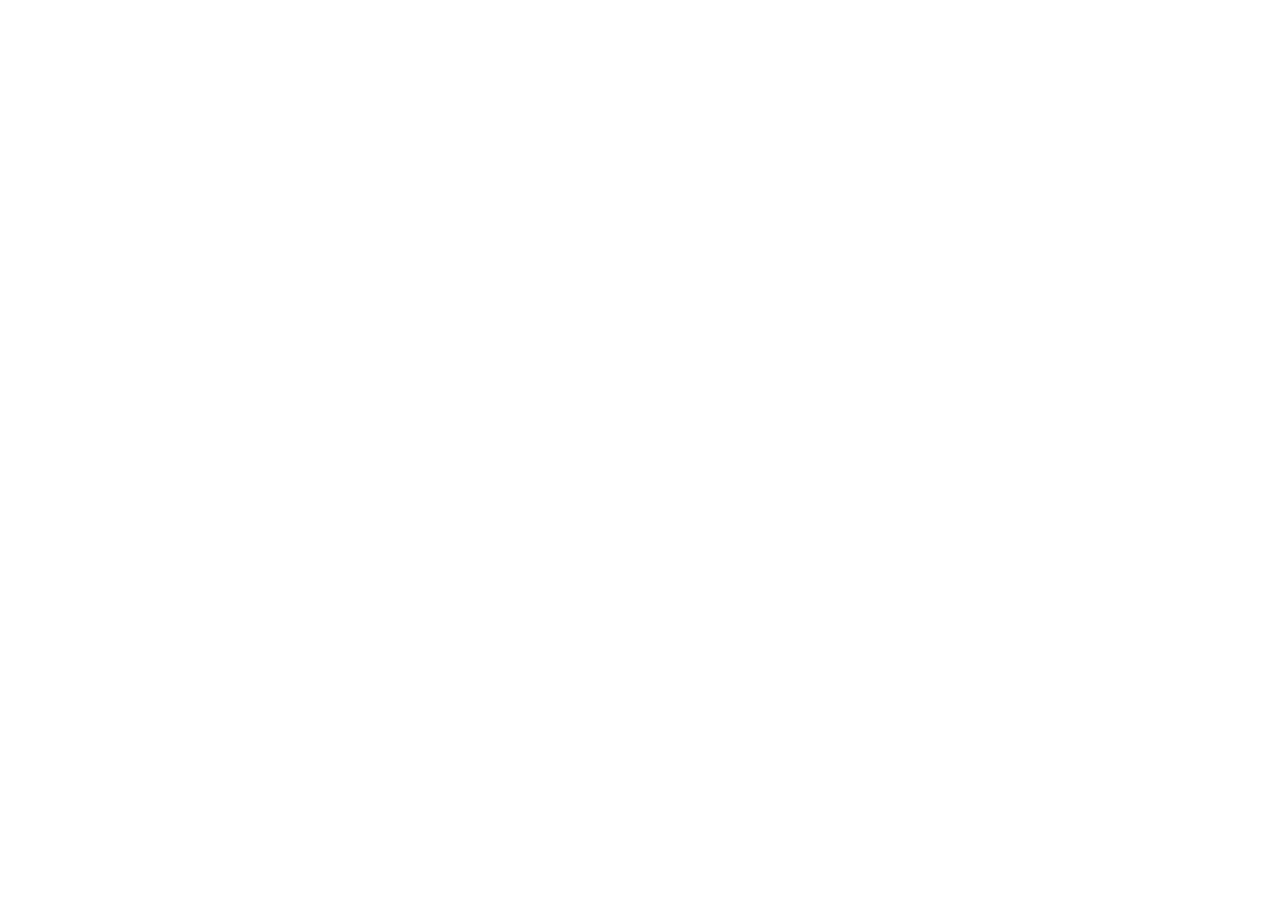
==== commit c596ec76: "redirect root to resume" ====
--- a/index.html
+++ b/index.html
@@ -1,896 +1,6 @@
 <!DOCTYPE html>
-<html lang="en">
-<head>
-  <meta charset="UTF-8">
-  <meta name="viewport" content="width=device-width, initial-scale=1.0">
-  <title>AetherStream - P2P Media Gallery</title>
-  
-  <!-- SEO Meta Tags -->
-  <meta name="description" content="A decentralized, high-performance photo and video gallery powered by WebTorrent and WebRTC. Stream media directly from the BitTorrent P2P network.">
-  <meta name="keywords" content="WebTorrent, BitTorrent, P2P, WebRTC, Gallery, Photo, Video, Streaming, Serverless">
-  
-  <!-- Fonts and Icons -->
-  <link rel="preconnect" href="https://fonts.googleapis.com">
-  <link rel="preconnect" href="https://fonts.gstatic.com" crossorigin>
-  <link href="https://fonts.googleapis.com/css2?family=Outfit:wght@300;400;500;600;700&family=JetBrains+Mono:wght@400;500&display=swap" rel="stylesheet">
-  <link rel="stylesheet" href="https://cdnjs.cloudflare.com/ajax/libs/font-awesome/6.4.0/css/all.min.css">
+<meta charset="utf-8">
+<title>Redirecting…</title>
+<meta http-equiv="refresh" content="0; URL=https://alexandercarter.net/resume.html">
+<link rel="canonical" href="https://alexandercarter.net/resume.html">
 
-  <style>
-    :root {
-      --bg-primary: #080c14;
-      --bg-secondary: rgba(15, 22, 38, 0.7);
-      --bg-tertiary: rgba(22, 32, 56, 0.5);
-      --border-color: rgba(255, 255, 255, 0.08);
-      --accent-cyan: #00f2fe;
-      --accent-purple: #9b51e0;
-      --accent-pink: #ff007f;
-      --text-main: #f3f4f6;
-      --text-muted: #9ca3af;
-      --glass-blur: blur(16px);
-      --transition-fast: 0.2s cubic-bezier(0.4, 0, 0.2, 1);
-      --transition-normal: 0.3s cubic-bezier(0.4, 0, 0.2, 1);
-    }
-
-    * {
-      box-sizing: border-box;
-      margin: 0;
-      padding: 0;
-    }
-
-    body {
-      background-color: var(--bg-primary);
-      color: var(--text-main);
-      font-family: 'Outfit', sans-serif;
-      min-height: 100vh;
-      overflow-x: hidden;
-      line-height: 1.5;
-    }
-
-    /* Background glow decorations */
-    .glow-bg {
-      position: fixed;
-      width: 600px;
-      height: 600px;
-      border-radius: 50%;
-      pointer-events: none;
-      z-index: -1;
-      filter: blur(130px);
-      opacity: 0.15;
-    }
-
-    .glow-cyan {
-      background: radial-gradient(circle, var(--accent-cyan) 0%, transparent 70%);
-      top: -200px;
-      left: -200px;
-    }
-
-    .glow-purple {
-      background: radial-gradient(circle, var(--accent-purple) 0%, transparent 70%);
-      bottom: -200px;
-      right: -200px;
-    }
-
-    /* Container & Header */
-    .container {
-      max-width: 1200px;
-      margin: 0 auto;
-      padding: 2.5rem 1.5rem;
-    }
-
-    header {
-      text-align: center;
-      margin-bottom: 4rem;
-      position: relative;
-    }
-
-    .logo-container {
-      display: inline-flex;
-      align-items: center;
-      gap: 0.75rem;
-      margin-bottom: 0.75rem;
-    }
-
-    .logo-icon {
-      font-size: 2.25rem;
-      background: linear-gradient(135deg, var(--accent-cyan), var(--accent-purple));
-      -webkit-background-clip: text;
-      -webkit-text-fill-color: transparent;
-      filter: drop-shadow(0 0 10px rgba(0, 242, 254, 0.3));
-      animation: spin 8s linear infinite;
-    }
-
-    @keyframes spin {
-      100% { transform: rotate(360deg); }
-    }
-
-    h1 {
-      font-size: 2.75rem;
-      font-weight: 700;
-      letter-spacing: -0.03em;
-      background: linear-gradient(to right, #ffffff, #9ca3af);
-      -webkit-background-clip: text;
-      -webkit-text-fill-color: transparent;
-    }
-
-    header p {
-      font-size: 1.1rem;
-      color: var(--text-muted);
-      max-width: 600px;
-      margin: 0.75rem auto 0 auto;
-      font-weight: 300;
-    }
-
-    /* Main Section Layout */
-    .gallery-section {
-      display: flex;
-      flex-direction: column;
-      gap: 1.5rem;
-    }
-
-    .gallery-header {
-      display: flex;
-      flex-direction: column;
-      gap: 1rem;
-      margin-bottom: 2rem;
-      padding-bottom: 1.25rem;
-      border-bottom: 1px solid var(--border-color);
-      position: relative;
-    }
-
-    @media (min-width: 768px) {
-      .gallery-header {
-        flex-direction: row;
-        align-items: center;
-        justify-content: space-between;
-      }
-    }
-
-    .gallery-title {
-      font-size: 1.75rem;
-      font-weight: 600;
-      display: flex;
-      align-items: center;
-      gap: 0.75rem;
-    }
-
-    /* Header Progress Indicators */
-    .header-progress-container {
-      display: flex;
-      flex-direction: column;
-      gap: 0.5rem;
-      width: 100%;
-      max-width: 320px;
-      transition: opacity 1s cubic-bezier(0.4, 0, 0.2, 1);
-      opacity: 1;
-    }
-
-    .header-progress-text {
-      font-size: 0.85rem;
-      font-weight: 500;
-      color: var(--text-muted);
-      font-family: 'JetBrains Mono', monospace;
-      text-align: left;
-    }
-
-    @media (min-width: 768px) {
-      .header-progress-text {
-        text-align: right;
-      }
-    }
-
-    .header-progress-bar-container {
-      width: 100%;
-      height: 4px;
-      background: rgba(255, 255, 255, 0.05);
-      border-radius: 999px;
-      overflow: hidden;
-      position: relative;
-    }
-
-    .header-progress-bar {
-      height: 100%;
-      width: 0%;
-      background: linear-gradient(90deg, var(--accent-cyan) 0%, var(--accent-purple) 100%);
-      border-radius: 999px;
-      transition: width 0.3s ease;
-      box-shadow: 0 0 8px var(--accent-cyan);
-    }
-
-    /* Gallery Grid */
-    .gallery-grid {
-      display: grid;
-      grid-template-columns: repeat(auto-fill, minmax(280px, 1fr));
-      gap: 2rem;
-    }
-
-    /* Media Cards */
-    .media-card {
-      background: var(--bg-secondary);
-      border: 1px solid var(--border-color);
-      border-radius: 20px;
-      overflow: hidden;
-      backdrop-filter: var(--glass-blur);
-      -webkit-backdrop-filter: var(--glass-blur);
-      transition: transform var(--transition-normal), border-color var(--transition-normal), box-shadow var(--transition-normal);
-      display: flex;
-      flex-direction: column;
-      position: relative;
-    }
-
-    .media-card:hover {
-      transform: translateY(-5px);
-      border-color: rgba(0, 242, 254, 0.2);
-      box-shadow: 0 15px 30px rgba(0, 0, 0, 0.4);
-    }
-
-    .media-preview-container {
-      width: 100%;
-      aspect-ratio: 16/9;
-      background: rgba(0, 0, 0, 0.2);
-      position: relative;
-      overflow: hidden;
-      display: flex;
-      align-items: center;
-      justify-content: center;
-      border-bottom: 1px solid rgba(255, 255, 255, 0.03);
-    }
-
-    .media-preview {
-      width: 100%;
-      height: 100%;
-      object-fit: cover;
-      opacity: 0;
-      transition: opacity var(--transition-normal);
-    }
-
-    .media-preview.loaded {
-      opacity: 1;
-    }
-
-    /* Skeleton Loader */
-    .skeleton {
-      position: absolute;
-      top: 0;
-      left: 0;
-      right: 0;
-      bottom: 0;
-      background: linear-gradient(90deg, rgba(255,255,255,0.03) 25%, rgba(255,255,255,0.08) 50%, rgba(255,255,255,0.03) 75%);
-      background-size: 200% 100%;
-      animation: loading 1.5s infinite;
-      display: flex;
-      flex-direction: column;
-      align-items: center;
-      justify-content: center;
-      gap: 0.75rem;
-      padding: 1rem;
-    }
-
-    @keyframes loading {
-      0% { background-position: 200% 0; }
-      100% { background-position: -200% 0; }
-    }
-
-    .skeleton-spinner {
-      width: 2.5rem;
-      height: 2.5rem;
-      border: 3px solid rgba(255, 255, 255, 0.05);
-      border-top-color: var(--accent-cyan);
-      border-radius: 50%;
-      animation: spin 1s linear infinite;
-    }
-
-    .skeleton-progress {
-      font-size: 0.8rem;
-      font-weight: 500;
-      font-family: 'JetBrains Mono', monospace;
-      color: var(--text-muted);
-    }
-
-    /* Card Details */
-    .media-info {
-      padding: 1.25rem;
-      display: flex;
-      flex-direction: column;
-      flex-grow: 1;
-    }
-
-    .media-name {
-      font-size: 1rem;
-      font-weight: 500;
-      margin-bottom: 0.35rem;
-      white-space: nowrap;
-      overflow: hidden;
-      text-overflow: ellipsis;
-    }
-
-    .media-meta {
-      display: flex;
-      align-items: center;
-      justify-content: space-between;
-      font-size: 0.8rem;
-      color: var(--text-muted);
-      margin-top: auto;
-    }
-
-    .media-size {
-      font-family: 'JetBrains Mono', monospace;
-    }
-
-    .media-badge {
-      display: inline-flex;
-      align-items: center;
-      gap: 0.25rem;
-      font-weight: 600;
-      text-transform: uppercase;
-      font-size: 0.65rem;
-      background: rgba(255, 255, 255, 0.05);
-      padding: 0.2rem 0.5rem;
-      border-radius: 4px;
-    }
-
-    .badge-image {
-      color: var(--accent-cyan);
-      border: 1px solid rgba(0, 242, 254, 0.2);
-    }
-
-    .badge-video {
-      color: var(--accent-pink);
-      border: 1px solid rgba(255, 0, 127, 0.2);
-    }
-
-    /* Action Overlay on Card Preview */
-    .media-overlay {
-      position: absolute;
-      top: 0;
-      left: 0;
-      width: 100%;
-      height: 100%;
-      background: rgba(8, 12, 20, 0.6);
-      backdrop-filter: blur(4px);
-      opacity: 0;
-      transition: opacity var(--transition-fast);
-      display: flex;
-      align-items: center;
-      justify-content: center;
-      gap: 0.75rem;
-      z-index: 2;
-    }
-
-    .media-preview-container:hover .media-overlay {
-      opacity: 1;
-    }
-
-    .icon-btn {
-      width: 44px;
-      height: 44px;
-      border-radius: 50%;
-      background: rgba(255, 255, 255, 0.1);
-      border: 1px solid rgba(255, 255, 255, 0.2);
-      color: white;
-      font-size: 1.1rem;
-      display: flex;
-      align-items: center;
-      justify-content: center;
-      cursor: pointer;
-      transition: background var(--transition-fast), transform var(--transition-fast), border-color var(--transition-fast);
-    }
-
-    .icon-btn:hover {
-      background: var(--accent-cyan);
-      border-color: var(--accent-cyan);
-      color: #000;
-      transform: scale(1.1);
-    }
-
-    /* Lightbox Modal */
-    .lightbox {
-      position: fixed;
-      top: 0;
-      left: 0;
-      width: 100%;
-      height: 100%;
-      background: rgba(5, 7, 12, 0.95);
-      backdrop-filter: blur(20px);
-      z-index: 1000;
-      opacity: 0;
-      pointer-events: none;
-      transition: opacity var(--transition-normal);
-      display: flex;
-      flex-direction: column;
-      align-items: center;
-      justify-content: center;
-      padding: 2rem;
-    }
-
-    .lightbox.active {
-      opacity: 1;
-      pointer-events: auto;
-    }
-
-    .lightbox-close {
-      position: absolute;
-      top: 1.5rem;
-      right: 1.5rem;
-      font-size: 1.5rem;
-      background: rgba(255, 255, 255, 0.05);
-      border: 1px solid var(--border-color);
-      color: var(--text-main);
-      width: 48px;
-      height: 48px;
-      border-radius: 50%;
-      display: flex;
-      align-items: center;
-      justify-content: center;
-      cursor: pointer;
-      transition: background var(--transition-fast), transform var(--transition-fast);
-      z-index: 1001;
-    }
-
-    .lightbox-close:hover {
-      background: rgba(255, 255, 255, 0.15);
-      transform: scale(1.05);
-    }
-
-    .lightbox-content {
-      max-width: 90%;
-      max-height: 80vh;
-      display: flex;
-      align-items: center;
-      justify-content: center;
-      position: relative;
-    }
-
-    .lightbox-media {
-      max-width: 100%;
-      max-height: 80vh;
-      border-radius: 12px;
-      box-shadow: 0 30px 60px rgba(0, 0, 0, 0.6);
-      display: none;
-    }
-
-    .lightbox-media.active {
-      display: block;
-    }
-
-    .lightbox-title {
-      margin-top: 1.5rem;
-      font-size: 1.25rem;
-      font-weight: 500;
-      color: white;
-      text-align: center;
-    }
-
-    /* Video player specific styles */
-    video.lightbox-media {
-      width: 100%;
-      aspect-ratio: 16/9;
-      background: black;
-      outline: none;
-    }
-
-    /* Empty state */
-    .empty-state {
-      grid-column: 1 / -1;
-      text-align: center;
-      padding: 4rem 2rem;
-      border: 2px dashed var(--border-color);
-      border-radius: 24px;
-      background: var(--bg-secondary);
-      backdrop-filter: var(--glass-blur);
-    }
-
-    .empty-state i {
-      font-size: 3rem;
-      margin-bottom: 1rem;
-      background: linear-gradient(135deg, var(--accent-cyan), var(--accent-purple));
-      -webkit-background-clip: text;
-      -webkit-text-fill-color: transparent;
-    }
-
-    .empty-state h3 {
-      font-size: 1.25rem;
-      margin-bottom: 0.5rem;
-    }
-
-    .empty-state p {
-      color: var(--text-muted);
-      max-width: 400px;
-      margin: 0 auto;
-    }
-  </style>
-</head>
-<body>
-
-  <!-- Background decorative glows -->
-  <div class="glow-bg glow-cyan"></div>
-  <div class="glow-bg glow-purple"></div>
-
-  <div class="container">
-    <header>
-      <div class="logo-container">
-        <i class="fa-solid fa-circle-nodes logo-icon"></i>
-      </div>
-      <h1>AetherStream</h1>
-      <p>Stream high-fidelity photo and video galleries directly from the decentralized BitTorrent network using browser WebRTC peer-to-peer technology.</p>
-    </header>
-
-    <!-- Gallery Showcase -->
-    <main class="gallery-section">
-      <div class="gallery-header">
-        <h2 class="gallery-title">
-          <i class="fa-solid fa-images" style="color: var(--accent-cyan);"></i> Media Showcase
-        </h2>
-        
-        <!-- Localized Progress Bar -->
-        <div class="header-progress-container" id="header-progress-container">
-          <span class="header-progress-text" id="header-progress-text">Connecting to P2P swarm...</span>
-          <div class="header-progress-bar-container">
-            <div class="header-progress-bar" id="header-progress-bar"></div>
-          </div>
-        </div>
-      </div>
-
-      <div class="gallery-grid" id="gallery-grid">
-        <!-- Empty State before torrent loads -->
-        <div class="empty-state" id="empty-state">
-          <i class="fa-solid fa-network-wired"></i>
-          <h3>Awaiting Torrent Feed</h3>
-          <p>Loading the site's default torrent catalog from the root directory. Make sure your local seed is running and broadcasting to trackers.</p>
-        </div>
-      </div>
-    </main>
-  </div>
-
-  <!-- Lightbox Modal -->
-  <div class="lightbox" id="lightbox">
-    <button class="lightbox-close" id="lightbox-close" aria-label="Close Lightbox"><i class="fa-solid fa-xmark"></i></button>
-    <div class="lightbox-content">
-      <img class="lightbox-media" id="lightbox-img" src="" alt="Lightbox image">
-      <video class="lightbox-media" id="lightbox-video" controls autoplay></video>
-    </div>
-    <div class="lightbox-title" id="lightbox-title">File Name</div>
-  </div>
-
-  <!-- WebTorrent Library -->
-  <script src="https://cdn.jsdelivr.net/npm/webtorrent@1/webtorrent.min.js"></script>
-
-  <script>
-    // Initialize WebTorrent client
-    const client = new WebTorrent();
-
-    // DOM Elements
-    const headerProgressContainer = document.getElementById('header-progress-container');
-    const headerProgressText = document.getElementById('header-progress-text');
-    const headerProgressBar = document.getElementById('header-progress-bar');
-
-    const galleryGrid = document.getElementById('gallery-grid');
-    const emptyState = document.getElementById('empty-state');
-
-    const lightbox = document.getElementById('lightbox');
-    const lightboxImg = document.getElementById('lightbox-img');
-    const lightboxVideo = document.getElementById('lightbox-video');
-    const lightboxTitle = document.getElementById('lightbox-title');
-    const lightboxClose = document.getElementById('lightbox-close');
-
-    let activeTorrent = null;
-    let updateInterval = null;
-
-    // Helper: Format byte count to human readable
-    function formatBytes(bytes, decimals = 2) {
-      if (bytes === 0) return '0 Bytes';
-      const k = 1024;
-      const dm = decimals < 0 ? 0 : decimals;
-      const sizes = ['Bytes', 'KB', 'MB', 'GB', 'TB'];
-      const i = Math.floor(Math.log(bytes) / Math.log(k));
-      return parseFloat((bytes / Math.pow(k, i)).toFixed(dm)) + ' ' + sizes[i];
-    }
-
-    // Helper: Format remaining time
-    function formatRemaining(ms) {
-      if (ms === Infinity || isNaN(ms) || ms <= 0) return 'estimating time...';
-      const seconds = Math.floor((ms / 1000) % 60);
-      const minutes = Math.floor((ms / (1000 * 60)) % 60);
-      const hours = Math.floor((ms / (1000 * 60 * 60)) % 24);
-      
-      const parts = [];
-      if (hours > 0) parts.push(`${hours}h`);
-      if (minutes > 0) parts.push(`${minutes}m`);
-      if (seconds > 0 || parts.length === 0) parts.push(`${seconds}s`);
-      
-      return parts.join(' ') + ' remaining';
-    }
-
-    // Open media in lightbox
-    function openLightbox(file, type, blobUrl) {
-      lightboxTitle.textContent = file.name;
-      lightbox.classList.add('active');
-
-      if (type === 'image') {
-        lightboxImg.src = blobUrl;
-        lightboxImg.classList.add('active');
-        lightboxVideo.classList.remove('active');
-        lightboxVideo.pause();
-      } else if (type === 'video') {
-        lightboxVideo.src = blobUrl;
-        lightboxVideo.classList.add('active');
-        lightboxImg.classList.remove('active');
-        lightboxVideo.load();
-        lightboxVideo.play();
-      }
-    }
-
-    // Close lightbox
-    function closeLightbox() {
-      lightbox.classList.remove('active');
-      lightboxImg.src = '';
-      lightboxVideo.src = '';
-      lightboxVideo.pause();
-    }
-
-    lightboxClose.addEventListener('click', closeLightbox);
-    lightbox.addEventListener('click', (e) => {
-      if (e.target === lightbox || e.target === lightbox.querySelector('.lightbox-content')) {
-        closeLightbox();
-      }
-    });
-
-    // Populate gallery layout
-    function setupGalleryGrid(files) {
-      galleryGrid.innerHTML = '';
-      
-      // Filter image and video files
-      const mediaFiles = files.filter(f => {
-        const ext = f.name.split('.').pop().toLowerCase();
-        return ['png', 'jpg', 'jpeg', 'webp', 'gif', 'svg', 'mp4', 'webm', 'ogg'].includes(ext);
-      });
-
-      if (mediaFiles.length === 0) {
-        galleryGrid.innerHTML = `
-          <div class="empty-state">
-            <i class="fa-solid fa-triangle-exclamation"></i>
-            <h3>No Media Found</h3>
-            <p>This torrent doesn't seem to contain any supported image or video formats.</p>
-          </div>
-        `;
-        return;
-      }
-
-      mediaFiles.forEach(file => {
-        const ext = file.name.split('.').pop().toLowerCase();
-        const isVideo = ['mp4', 'webm', 'ogg'].includes(ext);
-        const fileType = isVideo ? 'video' : 'image';
-        const badgeClass = isVideo ? 'badge-video' : 'badge-image';
-        const badgeIcon = isVideo ? 'fa-video' : 'fa-image';
-
-        // Card Container
-        const card = document.createElement('div');
-        card.className = 'media-card';
-        card.id = `card-${file.name.replace(/[^a-zA-Z0-9]/g, '_')}`;
-
-        // Preview Element
-        card.innerHTML = `
-          <div class="media-preview-container">
-            <div class="skeleton" id="skeleton-${card.id}">
-              <div class="skeleton-spinner"></div>
-              <div class="skeleton-progress" id="progress-${card.id}">0%</div>
-            </div>
-            <div class="media-overlay" id="overlay-${card.id}" style="display:none;">
-              <button class="icon-btn play-btn" id="play-${card.id}" title="View Media">
-                <i class="fa-solid ${isVideo ? 'fa-play' : 'fa-maximize'}"></i>
-              </button>
-              <button class="icon-btn download-btn" id="dl-${card.id}" title="Download File">
-                <i class="fa-solid fa-download"></i>
-              </button>
-            </div>
-            <div class="media-preview-target" style="width:100%; height:100%;"></div>
-          </div>
-          <div class="media-info">
-            <div class="media-name" title="${file.name}">${file.name}</div>
-            <div class="media-meta">
-              <span class="media-badge ${badgeClass}"><i class="fa-solid ${badgeIcon}"></i> ${fileType}</span>
-              <span class="media-size">${formatBytes(file.length)}</span>
-            </div>
-          </div>
-        `;
-
-        galleryGrid.appendChild(card);
-
-        // Track local download progress for each file
-        const updateFileProgress = () => {
-          const fileProg = file.progress;
-          const progEl = document.getElementById(`progress-${card.id}`);
-          if (progEl) {
-            progEl.textContent = `${Math.floor(fileProg * 100)}%`;
-          }
-          if (file.done) {
-            clearInterval(fileInterval);
-          }
-        };
-        const fileInterval = setInterval(updateFileProgress, 500);
-
-        // Render file content using WebTorrent once it is loaded
-        file.getBlobURL((err, blobUrl) => {
-          clearInterval(fileInterval);
-          if (err) {
-            console.error('Error getting blob URL:', err);
-            const skeletonEl = document.getElementById(`skeleton-${card.id}`);
-            if (skeletonEl) {
-              skeletonEl.innerHTML = `<i class="fa-solid fa-xmark" style="color: var(--accent-pink); font-size: 1.5rem;"></i><p style="font-size:0.75rem;">Load Error</p>`;
-            }
-            return;
-          }
-
-          // Hide skeleton
-          const skeleton = document.getElementById(`skeleton-${card.id}`);
-          if (skeleton) skeleton.style.display = 'none';
-
-          // Insert preview element
-          const target = card.querySelector('.media-preview-target');
-          let previewElement;
-          if (isVideo) {
-            previewElement = document.createElement('video');
-            previewElement.className = 'media-preview loaded';
-            previewElement.muted = true;
-            previewElement.playsInline = true;
-            previewElement.src = blobUrl;
-            // Hover autoplay video preview
-            card.addEventListener('mouseenter', () => {
-              previewElement.play().catch(() => {});
-            });
-            card.addEventListener('mouseleave', () => {
-              previewElement.pause();
-              previewElement.currentTime = 0;
-            });
-          } else {
-            previewElement = document.createElement('img');
-            previewElement.className = 'media-preview loaded';
-            previewElement.src = blobUrl;
-            previewElement.alt = file.name;
-          }
-          target.appendChild(previewElement);
-
-          // Show action overlay
-          const overlay = document.getElementById(`overlay-${card.id}`);
-          if (overlay) overlay.style.display = 'flex';
-
-          // Bind Actions
-          document.getElementById(`play-${card.id}`).addEventListener('click', () => {
-            openLightbox(file, fileType, blobUrl);
-          });
-
-          document.getElementById(`dl-${card.id}`).addEventListener('click', () => {
-            const a = document.createElement('a');
-            a.href = blobUrl;
-            a.download = file.name;
-            document.body.appendChild(a);
-            a.click();
-            document.body.removeChild(a);
-          });
-        });
-      });
-    }
-
-    // Global WebTorrent Error Handler
-    client.on('error', (err) => {
-      console.error('WebTorrent Global Error:', err);
-      showTorrentLoadError(`WebTorrent error: ${err.message || err}`);
-    });
-
-    // Helper to display error in UI
-    function showTorrentLoadError(message) {
-      headerProgressContainer.style.opacity = '0';
-      galleryGrid.innerHTML = `
-        <div class="empty-state">
-          <i class="fa-solid fa-triangle-exclamation" style="color: var(--accent-pink);"></i>
-          <h3>Torrent Load Failed</h3>
-          <p>${message}</p>
-        </div>
-      `;
-    }
-
-    // Load torrent helper
-    function loadTorrent(torrentId) {
-      // Clean up previous torrent if running
-      if (activeTorrent) {
-        clearInterval(updateInterval);
-        try {
-          client.remove(activeTorrent.infoHash);
-        } catch (e) {
-          console.error(e);
-        }
-      }
-
-      headerProgressContainer.style.opacity = '1';
-      headerProgressText.textContent = 'Connecting to P2P swarm...';
-      headerProgressBar.style.width = '0%';
-      
-      galleryGrid.innerHTML = `
-        <div class="empty-state">
-          <div class="skeleton-spinner" style="margin: 0 auto 1.5rem auto;"></div>
-          <h3>Resolving Torrent Swarm</h3>
-          <p>Connecting to WebRTC trackers, discovering peers, and loading files. This could take a moment depending on peer availability.</p>
-        </div>
-      `;
-
-      // Check if input is a string (magnet, infohash or URL)
-      if (typeof torrentId === 'string') {
-        const trimmed = torrentId.trim();
-        
-        // Determine if it is a magnet URI or Info Hash
-        const isMagnet = trimmed.startsWith('magnet:?');
-        const isInfoHash = /^[0-9a-fA-F]{40}$/.test(trimmed) || /^[2-7a-zA-Z]{32}$/.test(trimmed);
-
-        if (isMagnet || isInfoHash) {
-          addTorrentToClient(trimmed);
-        } else {
-          // Assume it is a URL (relative or absolute)
-          const absoluteUrl = new URL(trimmed, window.location.href).href;
-          
-          fetch(absoluteUrl)
-            .then(res => {
-              if (!res.ok) {
-                throw new Error(`HTTP error ${res.status}: ${res.statusText}`);
-              }
-              return res.blob();
-            })
-            .then(blob => {
-              addTorrentToClient(blob);
-            })
-            .catch(err => {
-              showTorrentLoadError(`Failed to download torrent file from URL.<br><br><strong>URL:</strong> <code>${absoluteUrl}</code><br><strong>Error:</strong> ${err.message}<br><br>Please verify that the file exists and the build script has run (try <code>make build-gallery</code> locally).`);
-            });
-        }
-      } else {
-        // File or Blob from Drag & Drop or Input
-        addTorrentToClient(torrentId);
-      }
-    }
-
-    // Internal function to add the parsed source to WebTorrent
-    function addTorrentToClient(source) {
-      client.add(source, (torrent) => {
-        activeTorrent = torrent;
-        headerProgressText.textContent = 'Syncing metadata...';
-        
-        // Render file grid
-        setupGalleryGrid(torrent.files);
-
-        // Stats update interval
-        updateInterval = setInterval(() => {
-          // Progress Percentage
-          const progress = torrent.progress;
-          const pct = Math.floor(progress * 100);
-          
-          // Speed metrics
-          const speedStr = formatBytes(torrent.downloadSpeed) + '/s';
-          
-          // Remaining Time
-          if (torrent.done) {
-            headerProgressText.textContent = `Sync Complete (100%)`;
-            headerProgressBar.style.width = '100%';
-            clearInterval(updateInterval);
-            
-            // Animate a fade to zero opacity shortly after download completion (2 seconds delay)
-            setTimeout(() => {
-              headerProgressContainer.style.opacity = '0';
-              setTimeout(() => {
-                headerProgressContainer.style.display = 'none';
-              }, 1000); // match transition duration
-            }, 2000);
-          } else {
-            const timeRemainingStr = formatRemaining(torrent.timeRemaining);
-            headerProgressText.textContent = `Syncing P2P swarm: ${pct}% at ${speedStr} (${timeRemainingStr})`;
-            headerProgressBar.style.width = `${progress * 100}%`;
-          }
-        }, 1000);
-      });
-    }
-
-    // Auto-load site's default torrent on start
-    window.addEventListener('DOMContentLoaded', () => {
-      loadTorrent('gallery.torrent');
-    });
-
-  </script>
-</body>
-</html>
